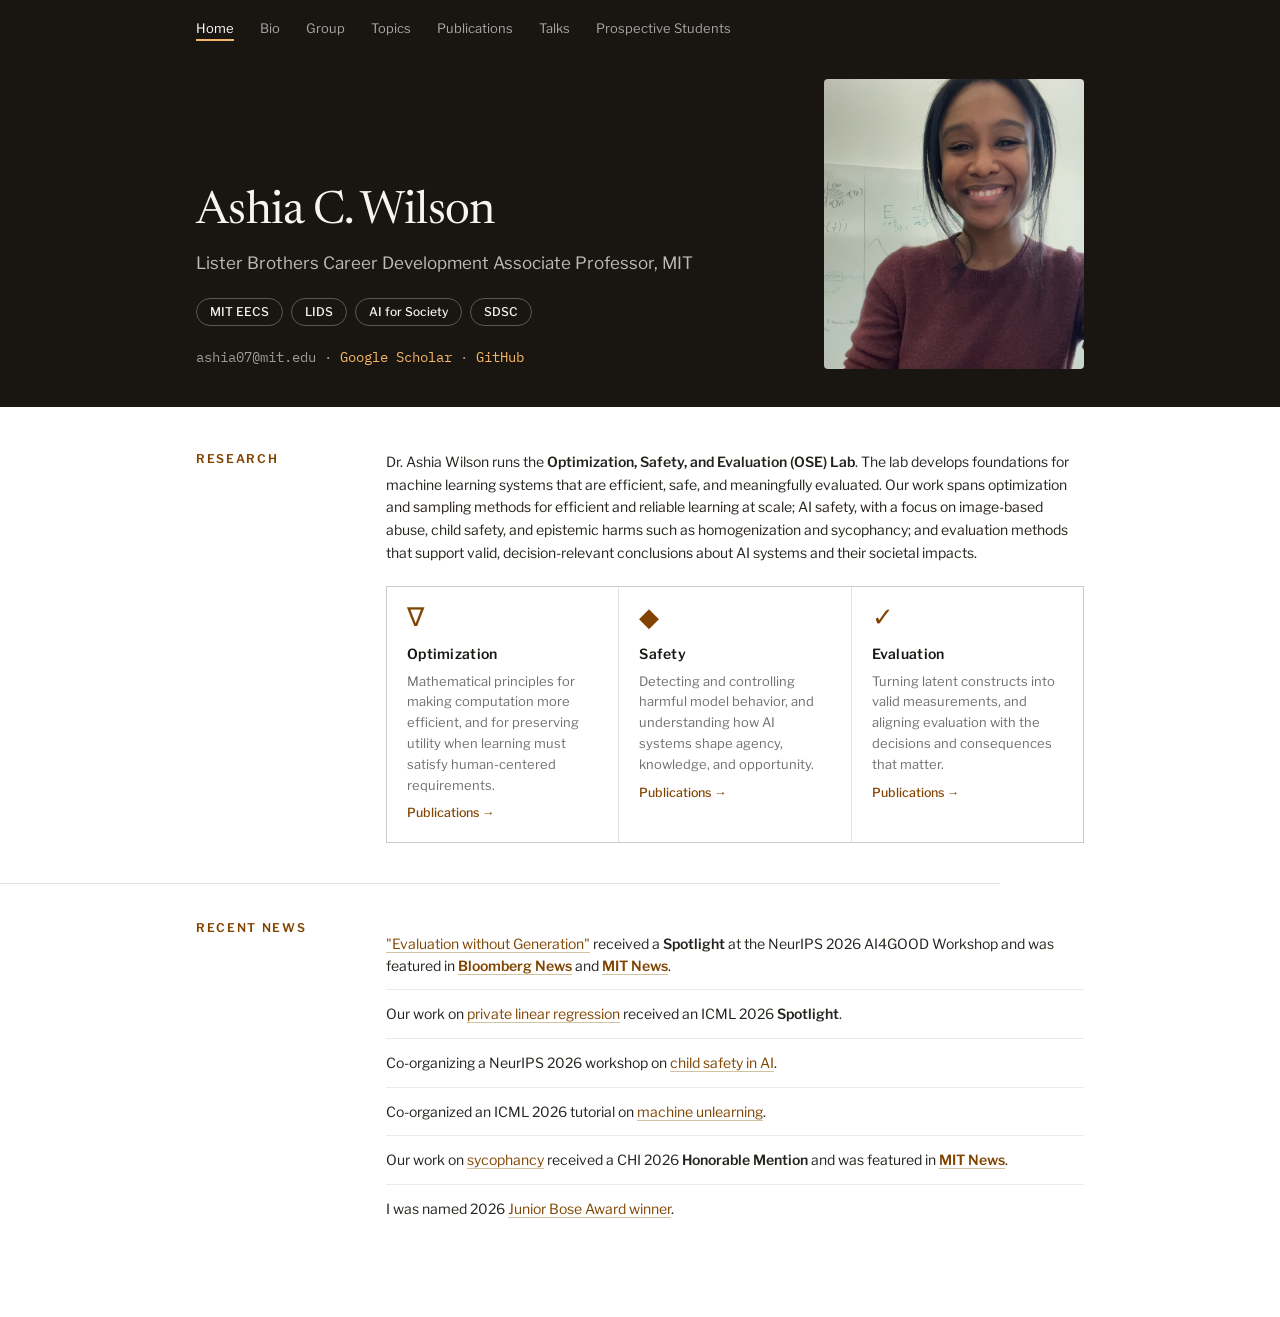
==== index.html @ 15f6741d "Update index.html" ====
<!DOCTYPE html>
<html lang="en">
<head>
  <meta charset="UTF-8">
  <meta name="viewport" content="width=device-width, initial-scale=1.0">
  <title>Ashia C. Wilson - MIT Professor | Machine Learning & Statistics</title>
  <meta name="description" content="Ashia C. Wilson is a Lister Brothers Career Development Associate Professor at MIT EECS researching optimization, safety, evaluation, privacy, and fairness in machine learning.">
  <link rel="icon" type="image/x-icon" href="assets/icons/favicon.ico">
  <link rel="preconnect" href="https://fonts.googleapis.com">
  <link rel="preconnect" href="https://fonts.gstatic.com" crossorigin>
  <link href="https://fonts.googleapis.com/css2?family=Libre+Franklin:wght@300;400;500;600;700&family=Newsreader:ital,opsz,wght@0,6..72,300;0,6..72,400;0,6..72,500;1,6..72,400&family=IBM+Plex+Mono:wght@400;500&display=swap" rel="stylesheet">
  <link rel="stylesheet" href="assets/site.css">
</head>
<body>
  <div class="page-wrapper">
    <!-- Dark Hero Section -->
    <header class="hero-dark">
      <nav class="top-nav">
        <div class="site-title">Ashia C. Wilson</div>
        <div class="nav-links">
          <a href="index.html" class="nav-link active">Home</a>
          <a href="bio.html" class="nav-link">Bio</a>
          <a href="group.html" class="nav-link">Group</a>
          <a href="research.html" class="nav-link">Topics</a>
          <a href="publications.html" class="nav-link">Publications</a>
          <a href="talks.html" class="nav-link">Talks</a>
          <a href="new_students.html" class="nav-link">Prospective Students</a>
        </div>
      </nav>

      <div class="hero-content">
        <div class="hero-text">
          <h1>Ashia C. Wilson</h1>
          <p class="hero-subtitle">Lister Brothers Career Development Associate Professor, MIT</p>
          <div class="affiliation-tags">
            <a href="https://www.eecs.mit.edu/" target="_blank" rel="noopener noreferrer" class="tag">MIT EECS</a>
            <a href="https://lids.mit.edu/" target="_blank" rel="noopener noreferrer" class="tag">LIDS</a>
            <a href="https://aiforsociety.mit.edu/" target="_blank" rel="noopener noreferrer" class="tag">AI for Society</a>
            <a href="https://www.csail.mit.edu/sdsc" target="_blank" rel="noopener noreferrer" class="tag">SDSC</a>
          </div>
          <div class="contact-info">
            ashia07@mit.edu ·
            <a href="https://scholar.google.com/citations?hl=en&user=sV61CtsAAAAJ&view_op=list_works&sortby=pubdate" target="_blank" rel="noopener noreferrer">Google Scholar</a> ·
            <a href="https://github.com/aswilson07" target="_blank" rel="noopener noreferrer">GitHub</a>
          </div>
        </div>
        <div class="hero-image">
          <img src="assets/images/aw.png" alt="Ashia C. Wilson">
        </div>
      </div>
    </header>

    <!-- Main Content -->
    <main class="page-content-new">
      <!-- Research Section -->
      <section class="content-section">
        <div class="section-grid">
          <h2 class="section-label">Research</h2>
          <div class="section-body">
            <p class="lead-text">Dr. Ashia Wilson runs the <strong>Optimization, Safety, and Evaluation (OSE) Lab</strong>. The lab develops foundations for machine learning systems that are efficient, safe, and meaningfully evaluated. Our work spans optimization and sampling methods for efficient and reliable learning at scale; AI safety, with a focus on image-based abuse, child safety, and epistemic harms such as homogenization and sycophancy; and evaluation methods that support valid, decision-relevant conclusions about AI systems and their societal impacts.</p>

            <div class="research-cards">
              <a class="research-card" href="publications.html?filter=optimization">
                <div class="research-card-symbol">&nabla;</div>
                <h3>Optimization</h3>
                <p>Mathematical principles for making computation more efficient, and for preserving utility when learning must satisfy human-centered requirements.</p>
                <span class="research-card-more">Publications &rarr;</span>
              </a>
              <a class="research-card" href="publications.html?filter=safety">
                <div class="research-card-symbol">&#9670;</div>
                <h3>Safety</h3>
                <p>Detecting and controlling harmful model behavior, and understanding how AI systems shape agency, knowledge, and opportunity.</p>
                <span class="research-card-more">Publications &rarr;</span>
              </a>
              <a class="research-card" href="publications.html?filter=evaluation">
                <div class="research-card-symbol">&#10003;</div>
                <h3>Evaluation</h3>
                <p>Turning latent constructs into valid measurements, and aligning evaluation with the decisions and consequences that matter.</p>
                <span class="research-card-more">Publications &rarr;</span>
              </a>
            </div>
          </div>
        </div>
      </section>

      <div class="section-divider"></div>
    
      <!-- Recent News Section -->
      <section class="content-section">
        <div class="section-grid">
          <h2 class="section-label">Recent News</h2>
          <div class="section-body">
            <div class="news-list">
              <p class="news-item"><a href="https://arxiv.org/abs/2604.25119" target="_blank" rel="noopener noreferrer">"Evaluation without Generation"</a> received a <strong>Spotlight</strong> at the NeurIPS 2026 AI4GOOD Workshop and was featured in <a href="https://www.bloomberg.com/features/2026-open-source-ai-models-fuel-csam/" target="_blank" rel="noopener noreferrer"><strong>Bloomberg News</strong></a> and <a href="https://news.mit.edu/2026/new-method-keeps-kids-safe-from-illegal-ai-generated-content-0713" target="_blank" rel="noopener noreferrer"><strong>MIT News</strong></a>.</p>
              <p class="news-item">Our work on <a href="https://arxiv.org/pdf/2601.07545" target="_blank" rel="noopener noreferrer">private linear regression</a> received an ICML 2026 <strong>Spotlight</strong>.</p>
              <p class="news-item">Co-organizing a NeurIPS 2026 workshop on <a href="https://childsafety-ai.github.io/" target="_blank" rel="noopener noreferrer">child safety in AI</a>.</p>
              <p class="news-item">Co-organized an ICML 2026 tutorial on <a href="https://unlearning-tutorial.github.io/" target="_blank" rel="noopener noreferrer">machine unlearning</a>.</p>
              <p class="news-item">Our work on <a href="https://arxiv.org/pdf/2509.12517" target="_blank" rel="noopener noreferrer">sycophancy</a> received a CHI 2026 <strong>Honorable Mention</strong> and was featured in <a href="https://news.mit.edu/2026/personalization-features-can-make-llms-more-agreeable-0218" target="_blank" rel="noopener noreferrer"><strong>MIT News</strong></a>.</p>
              <p class="news-item news-item-last">I was named 2026 <a href="https://engineering.mit.edu/news/ashia-wilson-named-junior-bose-award-winner" target="_blank" rel="noopener noreferrer">Junior Bose Award winner</a>.</p>
            </div>
          </div>
        </div>
      </section>
    </main>

    <!-- Footer -->
    <footer class="footer-new">
      © 2026 Ashia C. Wilson
    </footer>
  </div>

  <script src="assets/site.js"></script>
</body>
</html>
---- assets/site.css ----
/* Fonts */
@import url('https://fonts.googleapis.com/css2?family=Libre+Franklin:wght@300;400;500;600;700&family=Newsreader:ital,opsz,wght@0,6..72,300;0,6..72,400;0,6..72,500;1,6..72,400&family=IBM+Plex+Mono:wght@400;500&display=swap');

/* Base Styles */
body {
  margin: 0;
  background: #eeece7;
  font-family: 'Libre Franklin', system-ui, sans-serif;
  color: #26221d;
  line-height: 1.6;
}

* {
  box-sizing: border-box;
}

/* Page Wrapper */
.page-wrapper {
  min-height: 100vh;
  display: flex;
  flex-direction: column;
}

/* Smooth page transitions */
html {
  scroll-behavior: smooth;
}

@media (prefers-reduced-motion: no-preference) {
  .page-wrapper {
    animation: fadeIn 0.15s ease-in;
  }
}

@keyframes fadeIn {
  from {
    opacity: 0;
  }
  to {
    opacity: 1;
  }
}

/* Dark Hero Section */
.hero-dark {
  background: #191612;
  color: #f6f2ec;
  padding: 22px 0 38px;
}

.hero-dark > * {
  max-width: 1000px;
  margin: 0 auto;
  padding-left: 56px;
  padding-right: 56px;
}

.top-nav {
  display: flex;
  align-items: center;
  justify-content: space-between;
  margin-bottom: 38px;
}

.site-title {
  font: 500 15px/1 'Newsreader', serif;
  color: #f6f2ec;
  display: none;
}

.nav-links {
  display: flex;
  gap: 26px;
  font: 400 13px/1 'Libre Franklin', sans-serif;
}

.nav-link {
  color: rgba(255, 255, 255, 0.62);
  text-decoration: none;
  transition: color 0.2s;
}

.nav-link:hover {
  color: #fff;
}

.nav-link.active {
  color: #fff;
  border-bottom: 2px solid oklch(0.82 0.12 70);
  padding-bottom: 4px;
}

.hero-content {
  display: grid;
  grid-template-columns: 1fr 260px;
  gap: 56px;
  align-items: end;
}

.hero-text h1 {
  margin: 0;
  font: 400 46px/1.05 'Newsreader', serif;
  letter-spacing: -0.015em;
  color: #f8f5f0;
  white-space: nowrap;
}

.hero-subtitle {
  margin: 14px 0 0;
  font: 400 17px/1.5 'Libre Franklin', sans-serif;
  color: rgba(246, 242, 236, 0.75);
  max-width: 44ch;
}

.affiliation-tags {
  display: flex;
  flex-wrap: wrap;
  gap: 8px;
  margin-top: 22px;
}

.affiliation-tags .tag {
  font: 500 12px/1 'Libre Franklin', sans-serif;
  color: #f6f2ec;
  border: 1px solid rgba(255, 255, 255, 0.28);
  border-radius: 100px;
  padding: 7px 13px;
  text-decoration: none;
  transition: background 0.2s, border-color 0.2s;
}

.affiliation-tags .tag:hover {
  background: rgba(255, 255, 255, 0.08);
  border-color: rgba(255, 255, 255, 0.4);
}

.contact-info {
  margin-top: 20px;
  font: 400 13.5px/1.7 'IBM Plex Mono', monospace;
  color: rgba(246, 242, 236, 0.6);
}

.contact-info a {
  color: oklch(0.82 0.12 70);
  text-decoration: none;
}

.contact-info a:hover {
  color: oklch(0.9 0.12 70);
  text-decoration: underline;
}

.hero-image {
  width: 260px;
  height: 290px;
}

.hero-image img {
  width: 100%;
  height: 100%;
  object-fit: cover;
  border-radius: 4px;
}

/* Main Content */
.page-content-new {
  background: #fff;
  flex: 1;
  padding: 44px 0;
}

.page-content-new > * {
  max-width: 1000px;
  margin-left: auto;
  margin-right: auto;
  padding-left: 56px;
  padding-right: 56px;
}

.content-section {
  margin-bottom: 40px;
}

.section-grid {
  display: grid;
  grid-template-columns: 150px 1fr;
  gap: 40px;
}

.section-label {
  margin: 0;
  font: 600 12px/1.3 'Libre Franklin', sans-serif;
  letter-spacing: 0.14em;
  text-transform: uppercase;
  color: oklch(0.45 0.13 70);
}

.section-body {
  max-width: 66ch;
}

.lead-text {
  margin: 0;
  font: 400 14px/1.62 'Libre Franklin', sans-serif;
  color: #26221d;
}

.lead-text strong {
  font-weight: 600;
}

.section-divider {
  height: 1px;
  background: rgba(26, 23, 19, 0.12);
  margin: 40px 0 36px;
}

.news-list {
  display: flex;
  flex-direction: column;
  max-width: 70ch;
}

.news-item {
  margin: 0;
  padding: 13px 0;
  border-bottom: 1px solid rgba(26, 23, 19, 0.09);
  font: 400 14px/1.55 'Libre Franklin', sans-serif;
  color: #26221d;
}

.news-item-last {
  border-bottom: none;
}

.news-item a {
  color: oklch(0.45 0.13 70);
  text-decoration: none;
  border-bottom: 1px solid rgba(139, 105, 20, 0.4);
}

.news-item a:hover {
  color: oklch(0.36 0.12 70);
  border-bottom-color: rgba(139, 105, 20, 0.7);
}

.news-item strong {
  font-weight: 600;
}

/* Footer */
.footer-new {
  background: #fff;
  padding: 20px 56px;
  border-top: 1px solid rgba(26, 23, 19, 0.1);
  font: 400 12px/1 'Libre Franklin', sans-serif;
  color: rgba(26, 23, 19, 0.45);
  max-width: 1000px;
  margin: 0 auto;
  display: none;
}

/* Styles for other pages with dark hero */
.page-hero {
  background: #191612;
  padding: 22px 0 38px;
}

.page-hero .top-nav {
  max-width: 1000px;
  margin: 0 auto;
  padding-left: 56px;
  padding-right: 56px;
}

.page-hero-content {
  max-width: 1000px;
  margin: 0 auto;
  padding-left: 56px;
  padding-right: 56px;
}

.page-hero .top-nav {
  display: flex;
  align-items: center;
  justify-content: space-between;
  margin-bottom: 38px;
}

.page-hero h1 {
  margin: 0;
  font: 400 46px/1.05 'Newsreader', serif;
  letter-spacing: -0.015em;
  color: #f8f5f0;
}

.page-hero .page-description {
  margin: 14px 0 0;
  font: 400 17px/1.5 'Libre Franklin', sans-serif;
  color: rgba(246, 242, 236, 0.72);
}

/* Bio Page Styles */
.bio-section {
  display: grid;
  grid-template-columns: 150px 1fr;
  gap: 40px;
  padding-bottom: 34px;
  max-width: 1000px;
  margin: 0 auto;
  padding-left: 56px;
  padding-right: 56px;
}

.bio-section:not(:last-child) {
  border-bottom: 1px solid rgba(26, 23, 19, 0.12);
  margin-bottom: 36px;
}

.bio-section h2 {
  margin: 0;
  font: 600 12px/1.4 'Libre Franklin', sans-serif;
  letter-spacing: 0.14em;
  text-transform: uppercase;
  color: oklch(0.45 0.13 70);
}

.bio-section p {
  margin: 0;
  font: 400 14px/1.68 'Libre Franklin', sans-serif;
  color: #26221d;
  max-width: 66ch;
}

.bio-long {
  display: flex;
  flex-direction: column;
  gap: 17px;
  max-width: 66ch;
}

/* Topics/Research Page Styles */
.research-description {
  font: 400 14px/1.5 'Libre Franklin', sans-serif;
  color: #f2ede6;
  max-width: 56ch;
  margin: 16px 0 0;
}

.research-description strong {
  font-weight: 600;
}

.research-intro {
  margin: 12px 0 0;
  font: 400 15.5px/1.65 'Libre Franklin', sans-serif;
  color: rgba(246, 242, 236, 0.68);
}

.topic-section {
  display: grid;
  grid-template-columns: 150px 1fr;
  gap: 40px;
  padding: 34px 56px;
  max-width: 1000px;
  margin: 0 auto;
}

.topic-section:not(:last-child) {
  border-bottom: 1px solid rgba(26, 23, 19, 0.12);
}

.topic-section:first-child {
  padding-top: 0;
}

.topic-icon-wrapper {
  display: flex;
  flex-direction: column;
}

.topic-symbol {
  font: 400 32px/1 'Newsreader', serif;
  color: oklch(0.45 0.13 70);
}

.topic-title {
  margin: 10px 0 0;
  font: 600 15px/1.3 'Libre Franklin', sans-serif;
  color: #1a1713;
}

.topic-content p {
  margin: 0;
  font: 400 14px/1.68 'Libre Franklin', sans-serif;
  color: #26221d;
  max-width: 66ch;
}

.topic-questions {
  margin-top: 18px;
  max-width: 66ch;
}

.topic-content .topic-questions p {
  margin: 9px 0 0;
  font: 400 13.5px/1.62 'Libre Franklin', sans-serif;
  color: rgba(26, 23, 19, 0.68);
}

.topic-questions strong {
  font-weight: 600;
  color: #26221d;
}

.topic-link {
  margin: 14px 0 0;
  font: 500 14px/1 'Libre Franklin', sans-serif;
}

.topic-link a {
  color: oklch(0.45 0.13 70);
  text-decoration: none;
}

.topic-link a:hover {
  color: oklch(0.36 0.12 70);
}

/* Group Page Styles */
.group-section {
  display: grid;
  grid-template-columns: 150px 1fr;
  gap: 40px;
  padding: 32px 56px;
  max-width: 1000px;
  margin: 0 auto;
}

.group-section:first-child {
  padding-top: 40px;
  padding-bottom: 32px;
}

.group-section:not(:last-child) {
  border-bottom: 1px solid rgba(26, 23, 19, 0.12);
}

.group-section h2 {
  margin: 0;
  font: 600 12px/1.4 'Libre Franklin', sans-serif;
  letter-spacing: 0.14em;
  text-transform: uppercase;
  color: oklch(0.45 0.13 70);
}

.pi-card {
  display: flex;
  gap: 20px;
  align-items: center;
}

.pi-photo {
  width: 96px;
  height: 96px;
  flex: none;
  border-radius: 50%;
  background: repeating-linear-gradient(135deg, #e8e4dc 0 8px, #f2efe9 8px 16px);
  object-fit: cover;
}

.pi-info .pi-name {
  font: 600 18px/1.3 'Libre Franklin', sans-serif;
  color: #1a1713;
}

.pi-info .pi-title {
  margin-top: 5px;
  font: 400 13.5px/1.5 'Libre Franklin', sans-serif;
  color: rgba(26, 23, 19, 0.6);
}

.people-grid {
  display: grid;
  grid-template-columns: repeat(4, 1fr);
  gap: 24px 18px;
}

.person-card {
  display: flex;
  flex-direction: column;
}

.person-photo {
  width: 100%;
  aspect-ratio: 1;
  border-radius: 50%;
  background: repeating-linear-gradient(135deg, #e8e4dc 0 8px, #f2efe9 8px 16px);
  max-width: 120px;
  margin: 0 auto;
  object-fit: cover;
}

.person-name {
  margin-top: 10px;
  font: 600 14px/1.3 'Libre Franklin', sans-serif;
  color: #1a1713;
  text-align: center;
}

.person-links {
  margin-top: 4px;
  font: 400 11.5px/1.4 'IBM Plex Mono', monospace;
  text-align: center;
}

.person-links a {
  color: inherit;
  text-decoration: none;
  border-bottom: 1px solid rgba(139, 105, 20, 0.4);
}

.person-links a:hover {
  color: oklch(0.36 0.12 70);
  border-bottom-color: rgba(139, 105, 20, 0.7);
}

.alumni-list {
  display: flex;
  flex-direction: column;
}

.alumni-item {
  display: flex;
  align-items: center;
  gap: 14px;
  padding: 11px 0;
  border-bottom: 1px solid rgba(26, 23, 19, 0.09);
}

.alumni-item:last-child {
  border-bottom: none;
}

.alumni-photo {
  width: 36px;
  height: 36px;
  flex: none;
  border-radius: 50%;
  background: repeating-linear-gradient(135deg, #e8e4dc 0 6px, #f2efe9 6px 12px);
  object-fit: cover;
}

.alumni-name {
  font: 600 15px/1.3 'Libre Franklin', sans-serif;
  color: #1a1713;
  min-width: 150px;
}

.alumni-info {
  font: 400 13.5px/1.3 'Libre Franklin', sans-serif;
  color: rgba(26, 23, 19, 0.55);
}

.alumni-info a {
  color: inherit;
  text-decoration: none;
  border-bottom: 1px solid rgba(139, 105, 20, 0.4);
}

.alumni-info a:hover {
  color: oklch(0.36 0.12 70);
  border-bottom-color: rgba(139, 105, 20, 0.7);
}

/* Publications Page Styles */
.filter-bar {
  display: flex;
  gap: 8px;
  padding: 20px 0;
  border-bottom: 1px solid rgba(26, 23, 19, 0.12);
  background: #fff;
}

.filter-bar > * {
  max-width: 1000px;
  margin: 0 auto;
}

.filter-bar {
  justify-content: center;
}

.filter-bar::before,
.filter-bar::after {
  content: '';
  flex: 1;
}

.filter-bar {
  padding: 20px 56px;
  max-width: 1000px;
  margin: 0 auto;
  justify-content: flex-start;
}

.filter-button {
  font: 500 12px/1 'Libre Franklin', sans-serif;
  color: #1a1713;
  border: 1px solid rgba(26, 23, 19, 0.2);
  border-radius: 100px;
  padding: 9px 15px;
  background: transparent;
  cursor: pointer;
  transition: all 0.2s;
}

.filter-button.active {
  font-weight: 600;
  color: #fff;
  background: #1a1713;
  border-color: #1a1713;
}

.filter-button:hover:not(.active) {
  border-color: rgba(26, 23, 19, 0.4);
}

/* ---- Topic intros (shown only under their own filter) ---- */
.evaluation-intro,
.optimization-intro,
.safety-intro {
  display: none;
  background: #fff;
}

.evaluation-intro:not([hidden]),
.optimization-intro:not([hidden]),
.safety-intro:not([hidden]) {
  display: block;
}

.topic-intro-inner {
  display: grid;
  grid-template-columns: 170px 1fr;
  gap: 40px;
  max-width: 1000px;
  margin: 0 auto;
  padding: 30px 56px 28px;
  border-bottom: 1px solid rgba(26, 23, 19, 0.1);
}

.topic-intro-label {
  font: 600 12px/1.4 'Libre Franklin', sans-serif;
  letter-spacing: 0.14em;
  text-transform: uppercase;
  color: oklch(0.45 0.13 70);
}

.topic-intro-inner p {
  margin: 0;
  max-width: 68ch;
  font: 400 15px/1.65 'Libre Franklin', sans-serif;
  color: #26221d;
}

/* ---- Thematic grouping ----
   Everything below is scoped to the grouped filters, so Selected / All /
   and the ungrouped filters keep rendering exactly as before. */

.pub-group-head {
  display: none;
  padding: 40px 0 18px;
  border-top: 1px solid rgba(26, 23, 19, 0.1);
}

body[data-filter='evaluation'] .pub-group-evaluation .pub-group-head,
body[data-filter='optimization'] .pub-group-optimization .pub-group-head,
body[data-filter='safety'] .pub-group-safety .pub-group-head {
  display: block;
}

/* first group of a topic sits under the intro rule â€” no doubled line */
.pub-group-lead .pub-group-head {
  border-top: none;
  padding-top: 34px;
}

.pub-group-question {
  margin: 0;
  font: 400 27px/1.25 'Newsreader', serif;
  letter-spacing: -0.01em;
  color: #1a1713;
  text-wrap: pretty;
}

.pub-group-sub {
  margin: 7px 0 0;
  max-width: 60ch;
  font: 400 13.5px/1.6 'Libre Franklin', sans-serif;
  color: rgba(26, 23, 19, 0.58);
}

/* In a grouped view the group header owns the rule above each block */
body[data-filter='evaluation'] .pub-group-evaluation .publication,
body[data-filter='optimization'] .pub-group-optimization .publication,
body[data-filter='safety'] .pub-group-safety .publication {
  border-bottom: none;
  border-top: 1px solid rgba(26, 23, 19, 0.1);
}

/* Safety rows are written in grouped form already â€” link the venue directly */
.pub-group-safety .pub-meta a {
  color: inherit;
  text-decoration: none;
  border-bottom: 1px solid rgba(139, 105, 20, 0.4);
}

.pub-group-safety .pub-meta a:hover {
  color: oklch(0.45 0.13 70);
  border-bottom-color: rgba(139, 105, 20, 0.7);
}

/* ---- Per-row variants: default markup vs. grouped-view markup ---- */

.pub-venue-link,
.pub-authors-grouped,
.pub-description-grouped {
  display: none;
}

body[data-filter='evaluation'] .pub-group-evaluation .pub-venue-plain,
body[data-filter='evaluation'] .pub-group-evaluation .pub-authors-flat,
body[data-filter='evaluation'] .pub-group-evaluation .pub-description-flat,
body[data-filter='optimization'] .pub-group-optimization .pub-venue-plain,
body[data-filter='optimization'] .pub-group-optimization .pub-authors-flat,
body[data-filter='optimization'] .pub-group-optimization .pub-description-flat {
  display: none;
}

body[data-filter='evaluation'] .pub-group-evaluation .pub-venue-link,
body[data-filter='optimization'] .pub-group-optimization .pub-venue-link {
  display: inline;
  color: inherit;
  text-decoration: none;
  border-bottom: 1px solid rgba(139, 105, 20, 0.4);
}

body[data-filter='evaluation'] .pub-group-evaluation .pub-venue-link:hover,
body[data-filter='optimization'] .pub-group-optimization .pub-venue-link:hover {
  color: oklch(0.45 0.13 70);
  border-bottom-color: rgba(139, 105, 20, 0.7);
}

body[data-filter='evaluation'] .pub-group-evaluation .pub-authors-grouped,
body[data-filter='evaluation'] .pub-group-evaluation .pub-description-grouped,
body[data-filter='optimization'] .pub-group-optimization .pub-authors-grouped,
body[data-filter='optimization'] .pub-group-optimization .pub-description-grouped {
  display: block;
}

/* Long title tails are hidden only in a grouped view */
body[data-filter='evaluation'] .pub-group-evaluation .pub-title-rest,
body[data-filter='optimization'] .pub-group-optimization .pub-title-rest {
  display: none;
}

.publications-list {
  padding: 8px 56px 34px;
  max-width: 1000px;
  margin: 0 auto;
  background: #fff;
}

.publication {
  display: grid;
  grid-template-columns: 170px 1fr;
  gap: 40px;
  padding: 24px 0;
  border-bottom: 1px solid rgba(26, 23, 19, 0.1);
}

.publication:last-child {
  border-bottom: none;
}

.pub-meta {
  font: 500 11px/1.5 'IBM Plex Mono', monospace;
  letter-spacing: 0.06em;
  color: rgba(26, 23, 19, 0.52);
}

.pub-badge {
  margin-top: 8px;
  display: inline-block;
  font: 600 10px/1 'IBM Plex Mono', monospace;
  letter-spacing: 0.1em;
  color: #fff;
  background: oklch(0.45 0.13 70);
  border-radius: 3px;
  padding: 5px 7px;
}

.pub-badge.outline {
  color: #1a1713;
  background: transparent;
  border: 1px solid rgba(26, 23, 19, 0.3);
}

.pub-content h3 {
  margin: 0;
  font: 500 18px/1.35 'Newsreader', serif;
  color: #1a1713;
}

.pub-authors {
  margin: 7px 0 0;
  font: 400 14px/1.5 'Libre Franklin', sans-serif;
  color: rgba(26, 23, 19, 0.6);
}

.pub-authors a {
  color: oklch(0.45 0.13 70);
  text-decoration: none;
}

.pub-authors a:hover {
  text-decoration: underline;
}

.pub-topic {
  color: #1a1713;
}

.pub-description {
  margin: 12px 0 0;
  font: 400 14px/1.6 'Libre Franklin', sans-serif;
  color: rgba(26, 23, 19, 0.7);
  max-width: 66ch;
}


/* ---- Research topics page: mirrors the publications grouping system ---- */
.research-topic {
  max-width: 1000px;
  margin: 0 auto;
  padding: 0 56px;
}

.research-topic + .research-topic {
  border-top: 1px solid rgba(26, 23, 19, 0.12);
}

.research-topic-head {
  display: grid;
  grid-template-columns: 170px 1fr;
  gap: 40px;
  padding: 40px 0 0;
}

.research-topic-label {
  font: 600 12px/1.4 'Libre Franklin', sans-serif;
  letter-spacing: 0.14em;
  text-transform: uppercase;
  color: oklch(0.45 0.13 70);
}

.research-topic-label .research-topic-symbol {
  display: block;
  margin-bottom: 8px;
  font: 400 30px/1 'Newsreader', serif;
  letter-spacing: 0;
  text-transform: none;
}

.research-topic-head p {
  margin: 0;
  max-width: 68ch;
  font: 400 15px/1.65 'Libre Franklin', sans-serif;
  color: #26221d;
}

.research-question {
  padding: 30px 0 0;
}

.research-question + .research-question {
  border-top: 1px solid rgba(26, 23, 19, 0.1);
  margin-top: 30px;
}

.research-question:first-child {
  margin-top: 34px;
  padding-top: 0;
}

.research-question h3 {
  margin: 0;
  font: 400 27px/1.25 'Newsreader', serif;
  letter-spacing: -0.01em;
  color: #1a1713;
  text-wrap: pretty;
}

.research-question p {
  margin: 7px 0 0;
  max-width: 68ch;
  font: 400 13.5px/1.6 'Libre Franklin', sans-serif;
  color: rgba(26, 23, 19, 0.58);
}

.research-topic .topic-link {
  margin: 26px 0 40px;
}

/* ---- Home page: research area cards ---- */
.research-cards {
  display: grid;
  grid-template-columns: repeat(3, minmax(0, 1fr));
  gap: 1px;
  margin-top: 22px;
  background: rgba(26, 23, 19, 0.12);
  border: 1px solid rgba(26, 23, 19, 0.12);
}

.research-card {
  display: block;
  padding: 20px 20px 22px;
  background: #fff;
  text-decoration: none;
  transition: background 0.15s ease;
}

.research-card:hover {
  background: #faf7f2;
}

.research-card-symbol {
  font: 400 26px/1 'Newsreader', serif;
  color: oklch(0.45 0.13 70);
}

.research-card h3 {
  margin: 12px 0 0;
  font: 600 14px/1.3 'Libre Franklin', sans-serif;
  letter-spacing: 0.02em;
  color: #1a1713;
}

.research-card p {
  margin: 7px 0 0;
  font: 400 13px/1.6 'Libre Franklin', sans-serif;
  color: rgba(26, 23, 19, 0.62);
}

.research-card-more {
  display: block;
  margin-top: 12px;
  font: 500 12.5px/1 'Libre Franklin', sans-serif;
  color: oklch(0.45 0.13 70);
}

@media (max-width: 760px) {
  .research-topic {
    padding: 0 24px;
  }

  .research-topic-head {
    grid-template-columns: 1fr;
    gap: 14px;
    padding-top: 30px;
  }

  .research-question h3 {
    font-size: 23px;
  }

  .research-cards {
    grid-template-columns: 1fr;
  }
}


/* ---- Research topics: accordion variant ---- */
.research-accordion {
  max-width: 1000px;
  margin: 0 auto;
  padding: 0 56px 40px;
}

.research-acc {
  border-top: 1px solid rgba(26, 23, 19, 0.14);
}

.research-accordion .research-acc:last-of-type {
  border-bottom: 1px solid rgba(26, 23, 19, 0.14);
}

.research-acc > summary {
  display: grid;
  grid-template-columns: 44px 1fr auto;
  align-items: baseline;
  gap: 18px;
  padding: 26px 0;
  cursor: pointer;
  list-style: none;
}

.research-acc > summary::-webkit-details-marker {
  display: none;
}

.research-acc-symbol {
  font: 400 30px/1 'Newsreader', serif;
  color: oklch(0.45 0.13 70);
}

.research-acc-title {
  font: 400 32px/1.15 'Newsreader', serif;
  letter-spacing: -0.01em;
  color: #1a1713;
}

.research-acc-teaser {
  display: block;
  margin-top: 6px;
  font: 400 13.5px/1.55 'Libre Franklin', sans-serif;
  color: rgba(26, 23, 19, 0.55);
  max-width: 60ch;
}

.research-acc-toggle {
  position: relative;
  width: 15px;
  height: 15px;
  align-self: center;
}

.research-acc-toggle::before,
.research-acc-toggle::after {
  content: '';
  position: absolute;
  background: oklch(0.45 0.13 70);
  transition: transform 0.18s ease, opacity 0.18s ease;
}

.research-acc-toggle::before {
  top: 7px;
  left: 0;
  width: 15px;
  height: 1.5px;
}

.research-acc-toggle::after {
  left: 7px;
  top: 0;
  width: 1.5px;
  height: 15px;
}

.research-acc[open] .research-acc-toggle::after {
  transform: rotate(90deg);
  opacity: 0;
}

.research-acc-body {
  padding: 0 0 34px 62px;
  max-width: 76ch;
}

.research-acc-body > p {
  margin: 0;
  font: 400 15px/1.65 'Libre Franklin', sans-serif;
  color: #26221d;
}

.research-acc-q {
  margin-top: 26px;
  padding-top: 20px;
  border-top: 1px solid rgba(26, 23, 19, 0.1);
}

.research-acc-q h3 {
  margin: 0;
  font: 400 22px/1.3 'Newsreader', serif;
  color: #1a1713;
  text-wrap: pretty;
}

.research-acc-q p {
  margin: 6px 0 0;
  font: 400 13.5px/1.6 'Libre Franklin', sans-serif;
  color: rgba(26, 23, 19, 0.58);
}

.research-acc-body .topic-link {
  margin: 24px 0 0;
}

@media (max-width: 760px) {
  .research-accordion {
    padding: 0 24px 30px;
  }

  .research-acc > summary {
    grid-template-columns: 32px 1fr auto;
    gap: 12px;
    padding: 20px 0;
  }

  .research-acc-title {
    font-size: 25px;
  }

  .research-acc-body {
    padding-left: 0;
  }
}

/* Talks Page Styles */
.talks-section {
  display: grid;
  grid-template-columns: 150px 1fr;
  gap: 40px;
  padding: 40px 0 46px;
}

.talks-section {
  max-width: 1000px;
  margin: 0 auto;
  padding-left: 56px;
  padding-right: 56px;
}

.talks-list {
  display: flex;
  flex-direction: column;
  max-width: 70ch;
}

.talk-item {
  margin: 0;
  padding: 14px 0;
  font: 400 14px/1.6 'Libre Franklin', sans-serif;
  color: #26221d;
}

.talk-item:not(:last-child) {
  border-bottom: 1px solid rgba(26, 23, 19, 0.09);
}

.talk-item a {
  color: oklch(0.45 0.13 70);
  text-decoration: none;
  border-bottom: 1px solid rgba(139, 105, 20, 0.4);
}

.talk-item a:hover {
  color: oklch(0.36 0.12 70);
  border-bottom-color: rgba(139, 105, 20, 0.7);
}

/* Prospective Students Page Styles */
.students-section {
  display: grid;
  grid-template-columns: 190px 1fr;
  gap: 40px;
  padding: 30px 56px;
  max-width: 1000px;
  margin: 0 auto;
}

.students-section:first-child {
  padding-top: 0;
  padding-bottom: 30px;
}

.students-section:not(:last-child) {
  border-bottom: 1px solid rgba(26, 23, 19, 0.12);
}

.students-section h2 {
  margin: 0;
  font: 600 12px/1.4 'Libre Franklin', sans-serif;
  letter-spacing: 0.14em;
  text-transform: uppercase;
  color: oklch(0.45 0.13 70);
}

.students-section p {
  margin: 0;
  font: 400 14px/1.68 'Libre Franklin', sans-serif;
  color: #26221d;
  max-width: 64ch;
}

.students-section p strong {
  font-weight: 600;
}

.students-section p a {
  color: oklch(0.45 0.13 70);
  text-decoration: none;
  border-bottom: 1px solid rgba(139, 105, 20, 0.4);
}

.students-section p a:hover {
  color: oklch(0.36 0.12 70);
  border-bottom-color: rgba(139, 105, 20, 0.7);
}

/* Mobile Menu Toggle */
.mobile-menu-toggle {
  display: none;
}

.menu-backdrop {
  display: none;
  position: fixed;
  inset: 0;
  background: rgba(15, 23, 42, 0.3);
  backdrop-filter: blur(4px);
  z-index: 45;
  opacity: 0;
  transition: opacity 0.3s ease;
  pointer-events: none;
}

.menu-backdrop.active {
  opacity: 1;
  pointer-events: auto;
}

body.menu-open {
  overflow: hidden;
}

/* Responsive Design */
@media (max-width: 768px) {
  .mobile-menu-toggle {
    display: block;
    position: fixed;
    top: 1rem;
    right: 1rem;
    z-index: 60;
    width: 44px;
    height: 44px;
    border: 0;
    border-radius: 12px;
    background: #fff;
    color: #1a202c;
    box-shadow: 0 4px 12px rgba(15, 23, 42, 0.15);
    cursor: pointer;
  }

  .mobile-menu-toggle span {
    display: block;
    width: 20px;
    height: 2px;
    background: currentColor;
    margin: 5px auto;
    border-radius: 2px;
    transition: transform 0.25s ease, opacity 0.25s ease;
  }

  .mobile-menu-toggle.active span:nth-child(1) {
    transform: translateY(7px) rotate(45deg);
  }

  .mobile-menu-toggle.active span:nth-child(2) {
    opacity: 0;
  }

  .mobile-menu-toggle.active span:nth-child(3) {
    transform: translateY(-7px) rotate(-45deg);
  }

  .menu-backdrop {
    display: block;
  }

  .topic-intro-inner {
    grid-template-columns: 1fr;
    gap: 12px;
    padding: 24px 24px 22px;
  }

  .pub-group-head {
    padding: 30px 0 14px;
  }

  .pub-group-question {
    font-size: 23px;
  }

  .hero-dark {
    padding: 16px 24px 24px;
  }

  .top-nav {
    flex-direction: column;
    align-items: flex-start;
    gap: 16px;
    margin-bottom: 24px;
  }

  .nav-links {
    position: fixed;
    top: 0;
    right: 0;
    width: min(85vw, 320px);
    height: 100vh;
    background: #fff;
    flex-direction: column;
    gap: 0;
    padding: 5rem 2rem 2rem;
    transform: translateX(100%);
    transition: transform 0.3s cubic-bezier(0.22, 1, 0.36, 1);
    box-shadow: -4px 0 20px rgba(15, 23, 42, 0.1);
    z-index: 50;
    overflow-y: auto;
  }

  .nav-links.open {
    transform: translateX(0);
  }

  .nav-link {
    padding: 16px 0;
    border-bottom: 1px solid rgba(26, 23, 19, 0.08);
    color: #1a1713;
    font-size: 15px;
  }

  .nav-link.active {
    color: oklch(0.45 0.13 70);
    border-bottom-color: oklch(0.45 0.13 70);
  }

  .hero-content {
    grid-template-columns: 1fr;
    gap: 32px;
  }

  .hero-text h1 {
    font-size: 32px;
  }

  .hero-image {
    width: 100%;
    max-width: 260px;
    margin: 0 auto;
  }

  .page-content-new {
    padding: 32px 24px;
  }

  .section-grid,
  .bio-section,
  .topic-section,
  .group-section,
  .publication,
  .talks-section,
  .students-section {
    grid-template-columns: 1fr;
    gap: 16px;
  }

  .people-grid {
    grid-template-columns: repeat(2, 1fr);
  }

  .footer-new {
    padding: 16px 24px;
  }

  .filter-bar {
    padding: 16px 24px;
    flex-wrap: wrap;
  }

  .publications-list {
    padding: 16px 24px 24px;
  }
}

@media (max-width: 480px) {
  .people-grid {
    grid-template-columns: 1fr;
  }

  .nav-links {
    font-size: 12px;
  }

  .hero-text h1 {
    font-size: 28px;
  }
}
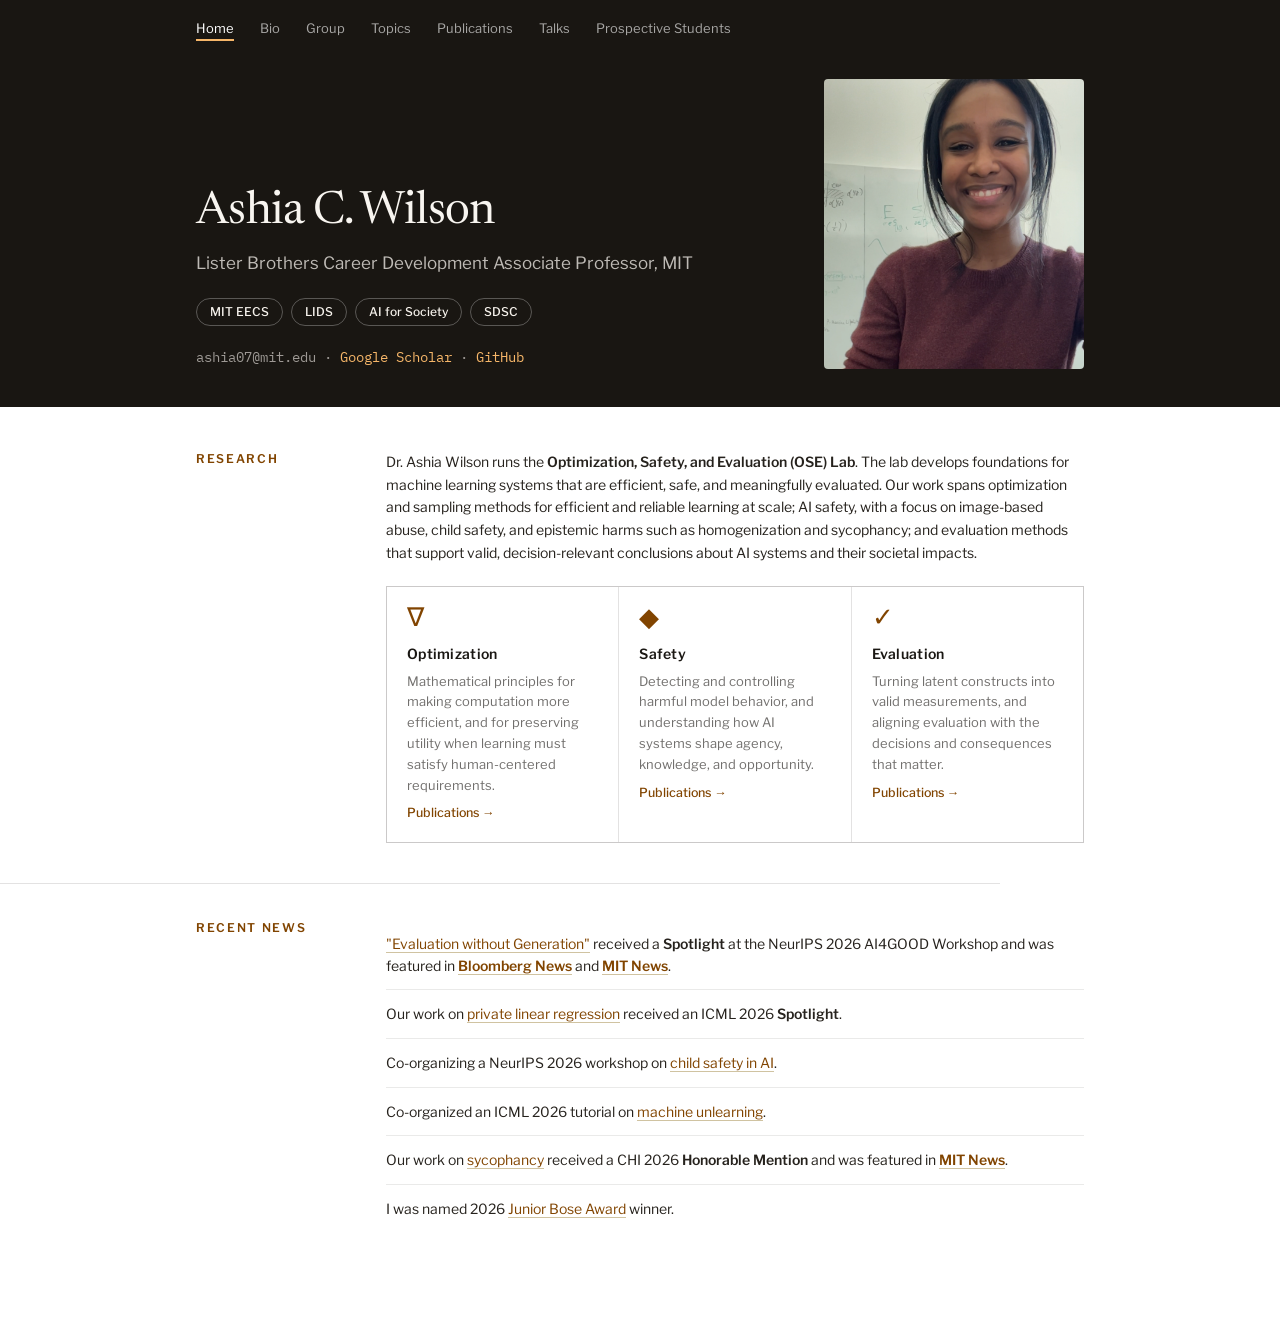
==== commit f8ad2016: "Update index.html" ====
--- a/index.html
+++ b/index.html
@@ -97,7 +97,7 @@
               <p class="news-item">Co-organizing a NeurIPS 2026 workshop on <a href="https://childsafety-ai.github.io/" target="_blank" rel="noopener noreferrer">child safety in AI</a>.</p>
               <p class="news-item">Co-organized an ICML 2026 tutorial on <a href="https://unlearning-tutorial.github.io/" target="_blank" rel="noopener noreferrer">machine unlearning</a>.</p>
               <p class="news-item">Our work on <a href="https://arxiv.org/pdf/2509.12517" target="_blank" rel="noopener noreferrer">sycophancy</a> received a CHI 2026 <strong>Honorable Mention</strong> and was featured in <a href="https://news.mit.edu/2026/personalization-features-can-make-llms-more-agreeable-0218" target="_blank" rel="noopener noreferrer"><strong>MIT News</strong></a>.</p>
-              <p class="news-item news-item-last">I was named 2026 <a href="https://engineering.mit.edu/news/ashia-wilson-named-junior-bose-award-winner" target="_blank" rel="noopener noreferrer">Junior Bose Award winner</a>.</p>
+              <p class="news-item news-item-last">I was named 2026 <a href="https://engineering.mit.edu/news/ashia-wilson-named-junior-bose-award-winner" target="_blank" rel="noopener noreferrer">Junior Bose Award</a> winner.</p>
             </div>
           </div>
         </div>
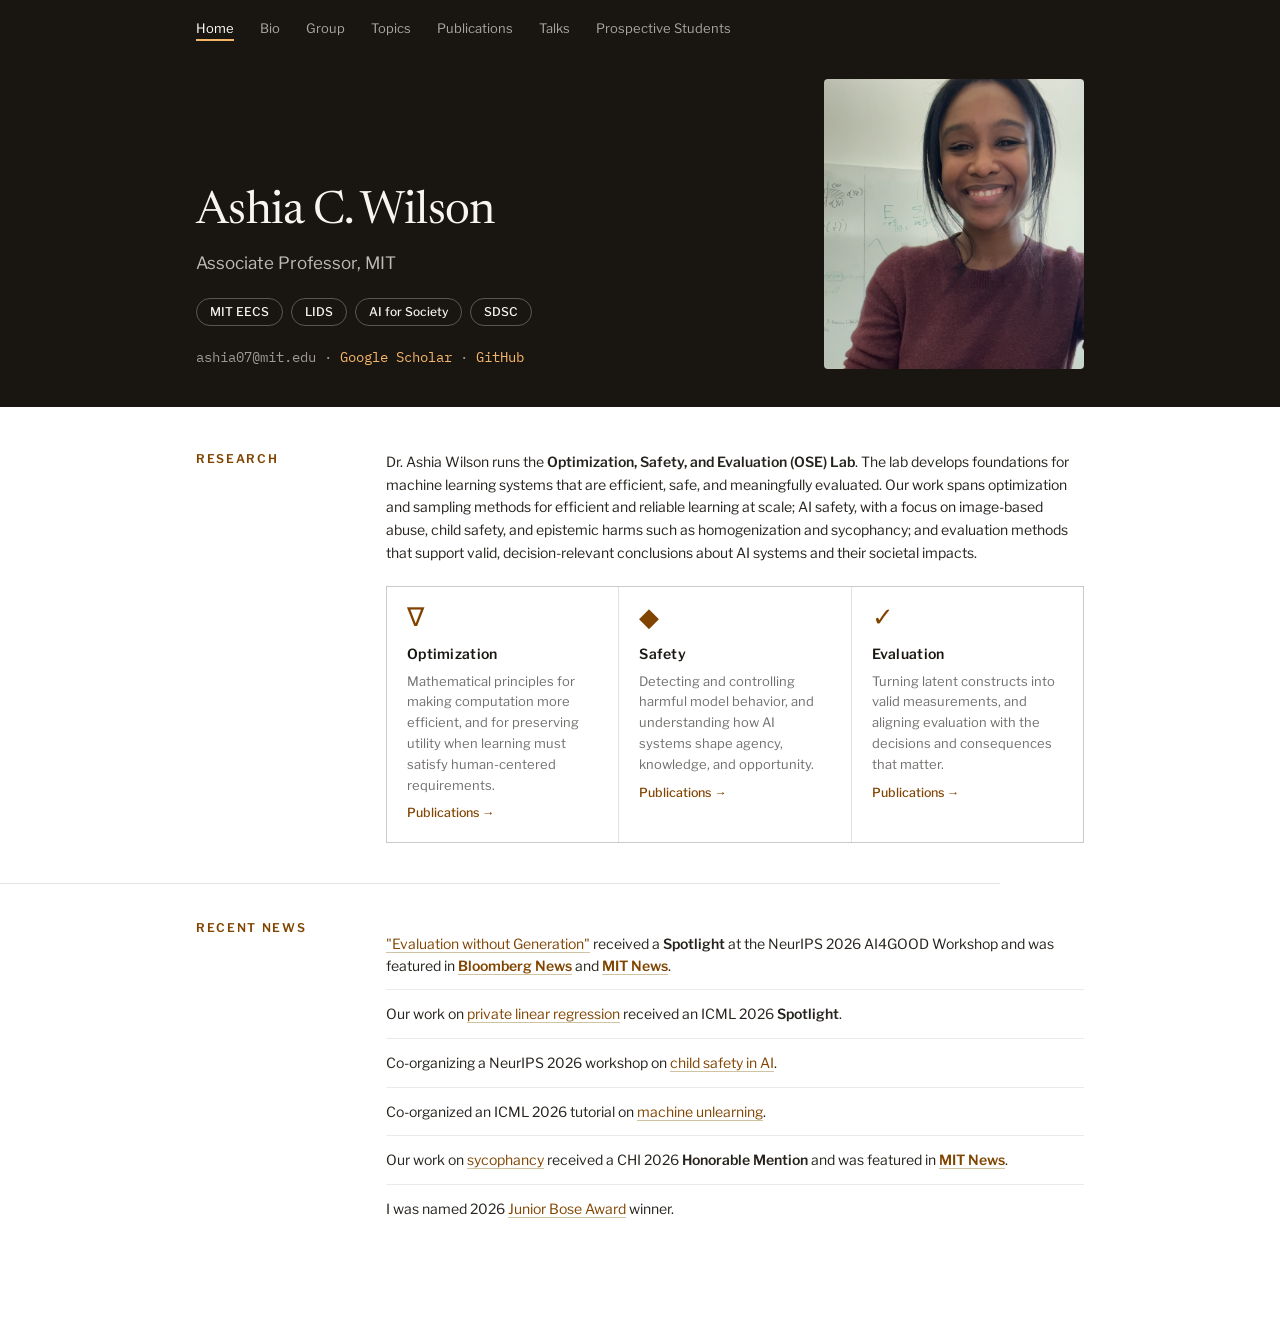
==== commit ba1e1ac3: "Update index.html" ====
--- a/index.html
+++ b/index.html
@@ -5,7 +5,7 @@
   <meta charset="UTF-8">
   <meta name="viewport" content="width=device-width, initial-scale=1.0">
   <title>Ashia C. Wilson - MIT Professor | Machine Learning & Statistics</title>
-  <meta name="description" content="Ashia C. Wilson is a Lister Brothers Career Development Associate Professor at MIT EECS researching optimization, safety, evaluation, privacy, and fairness in machine learning.">
+  <meta name="description" content="Associate Professor at MIT EECS researching optimization, safety, evaluation, privacy, and fairness in machine learning.">
   <link rel="icon" type="image/x-icon" href="assets/icons/favicon.ico">
   <link rel="preconnect" href="https://fonts.googleapis.com">
   <link rel="preconnect" href="https://fonts.gstatic.com" crossorigin>
@@ -32,7 +32,7 @@
       <div class="hero-content">
         <div class="hero-text">
           <h1>Ashia C. Wilson</h1>
-          <p class="hero-subtitle">Lister Brothers Career Development Associate Professor, MIT</p>
+          <p class="hero-subtitle">Associate Professor, MIT</p>
           <div class="affiliation-tags">
             <a href="https://www.eecs.mit.edu/" target="_blank" rel="noopener noreferrer" class="tag">MIT EECS</a>
             <a href="https://lids.mit.edu/" target="_blank" rel="noopener noreferrer" class="tag">LIDS</a>
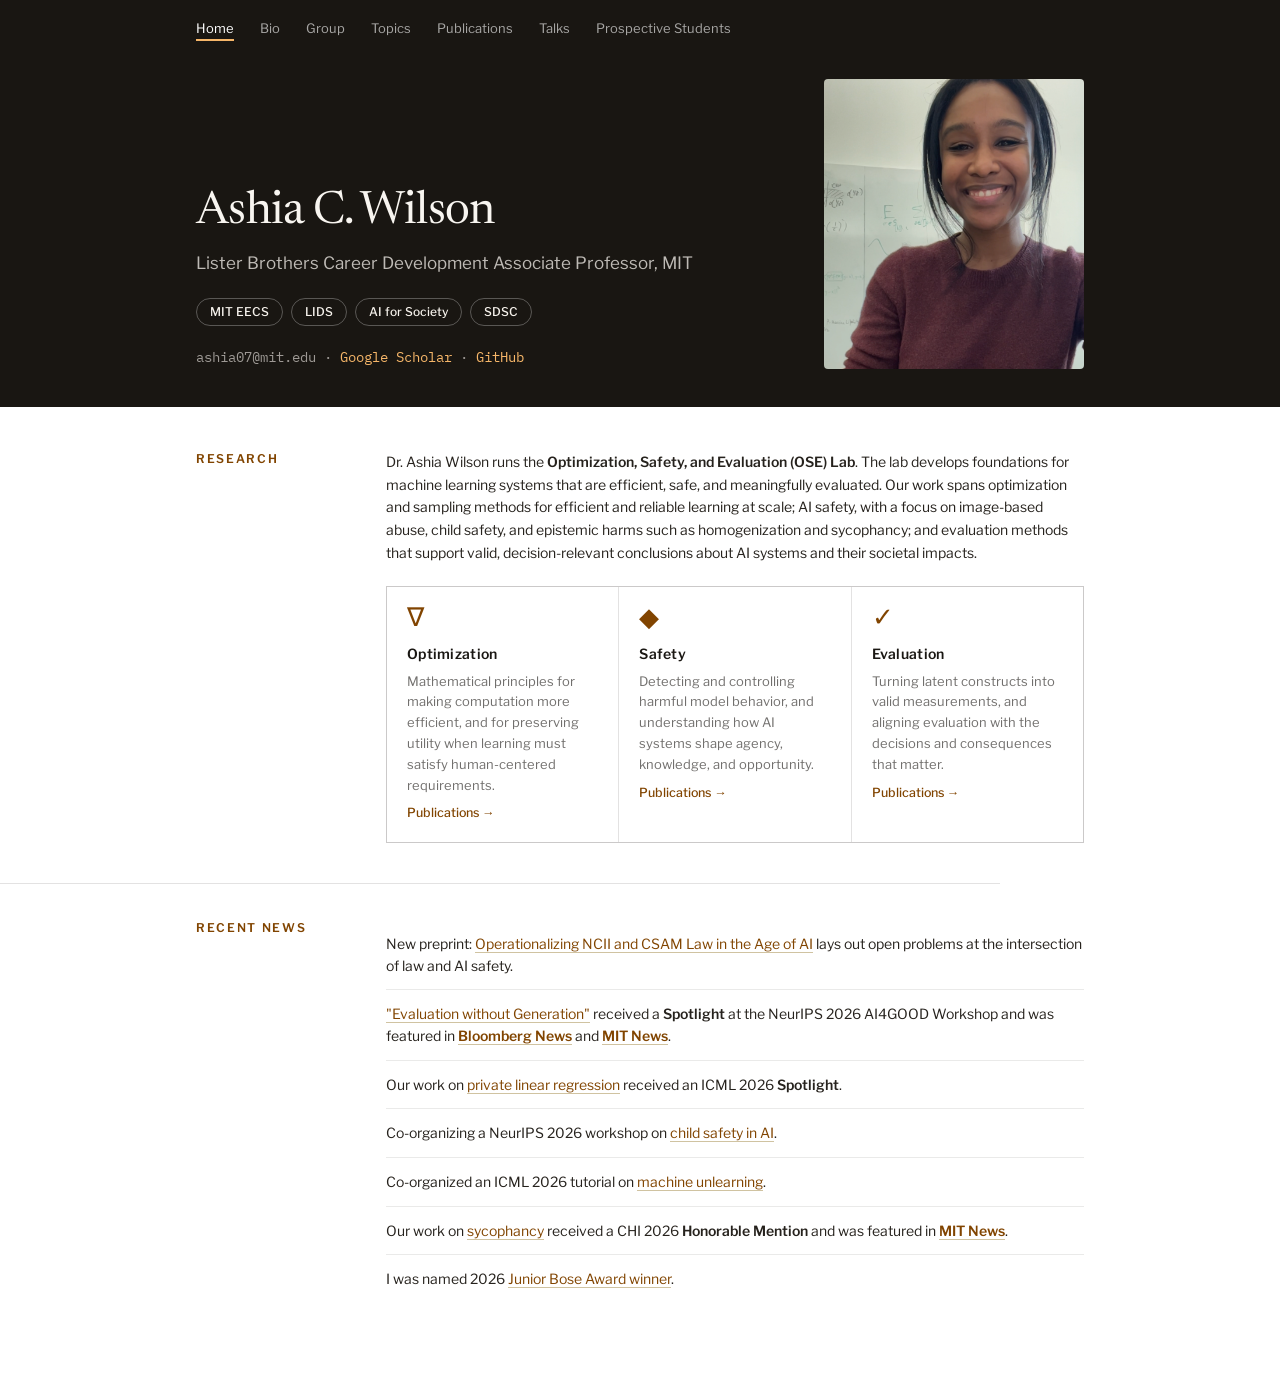
==== commit 1b30710a: "Update index.html added NCII/CSAM Legal paper" ====
--- a/index.html
+++ b/index.html
@@ -5,7 +5,7 @@
   <meta charset="UTF-8">
   <meta name="viewport" content="width=device-width, initial-scale=1.0">
   <title>Ashia C. Wilson - MIT Professor | Machine Learning & Statistics</title>
-  <meta name="description" content="Associate Professor at MIT EECS researching optimization, safety, evaluation, privacy, and fairness in machine learning.">
+  <meta name="description" content="Ashia C. Wilson is a Lister Brothers Career Development Associate Professor at MIT EECS researching optimization, safety, evaluation, privacy, and fairness in machine learning.">
   <link rel="icon" type="image/x-icon" href="assets/icons/favicon.ico">
   <link rel="preconnect" href="https://fonts.googleapis.com">
   <link rel="preconnect" href="https://fonts.gstatic.com" crossorigin>
@@ -32,7 +32,7 @@
       <div class="hero-content">
         <div class="hero-text">
           <h1>Ashia C. Wilson</h1>
-          <p class="hero-subtitle">Associate Professor, MIT</p>
+          <p class="hero-subtitle">Lister Brothers Career Development Associate Professor, MIT</p>
           <div class="affiliation-tags">
             <a href="https://www.eecs.mit.edu/" target="_blank" rel="noopener noreferrer" class="tag">MIT EECS</a>
             <a href="https://lids.mit.edu/" target="_blank" rel="noopener noreferrer" class="tag">LIDS</a>
@@ -85,19 +85,20 @@
       </section>
 
       <div class="section-divider"></div>
-    
+
       <!-- Recent News Section -->
       <section class="content-section">
         <div class="section-grid">
           <h2 class="section-label">Recent News</h2>
           <div class="section-body">
             <div class="news-list">
+              <p class="news-item">New preprint: <a href="https://arxiv.org/abs/2611.07831" target="_blank" rel="noopener noreferrer">Operationalizing NCII and CSAM Law in the Age of AI</a> lays out open problems at the intersection of law and AI safety.</p>
               <p class="news-item"><a href="https://arxiv.org/abs/2604.25119" target="_blank" rel="noopener noreferrer">"Evaluation without Generation"</a> received a <strong>Spotlight</strong> at the NeurIPS 2026 AI4GOOD Workshop and was featured in <a href="https://www.bloomberg.com/features/2026-open-source-ai-models-fuel-csam/" target="_blank" rel="noopener noreferrer"><strong>Bloomberg News</strong></a> and <a href="https://news.mit.edu/2026/new-method-keeps-kids-safe-from-illegal-ai-generated-content-0713" target="_blank" rel="noopener noreferrer"><strong>MIT News</strong></a>.</p>
               <p class="news-item">Our work on <a href="https://arxiv.org/pdf/2601.07545" target="_blank" rel="noopener noreferrer">private linear regression</a> received an ICML 2026 <strong>Spotlight</strong>.</p>
               <p class="news-item">Co-organizing a NeurIPS 2026 workshop on <a href="https://childsafety-ai.github.io/" target="_blank" rel="noopener noreferrer">child safety in AI</a>.</p>
               <p class="news-item">Co-organized an ICML 2026 tutorial on <a href="https://unlearning-tutorial.github.io/" target="_blank" rel="noopener noreferrer">machine unlearning</a>.</p>
               <p class="news-item">Our work on <a href="https://arxiv.org/pdf/2509.12517" target="_blank" rel="noopener noreferrer">sycophancy</a> received a CHI 2026 <strong>Honorable Mention</strong> and was featured in <a href="https://news.mit.edu/2026/personalization-features-can-make-llms-more-agreeable-0218" target="_blank" rel="noopener noreferrer"><strong>MIT News</strong></a>.</p>
-              <p class="news-item news-item-last">I was named 2026 <a href="https://engineering.mit.edu/news/ashia-wilson-named-junior-bose-award-winner" target="_blank" rel="noopener noreferrer">Junior Bose Award</a> winner.</p>
+              <p class="news-item news-item-last">I was named 2026 <a href="https://engineering.mit.edu/news/ashia-wilson-named-junior-bose-award-winner" target="_blank" rel="noopener noreferrer">Junior Bose Award winner</a>.</p>
             </div>
           </div>
         </div>
@@ -113,4 +114,3 @@
   <script src="assets/site.js"></script>
 </body>
 </html>
-
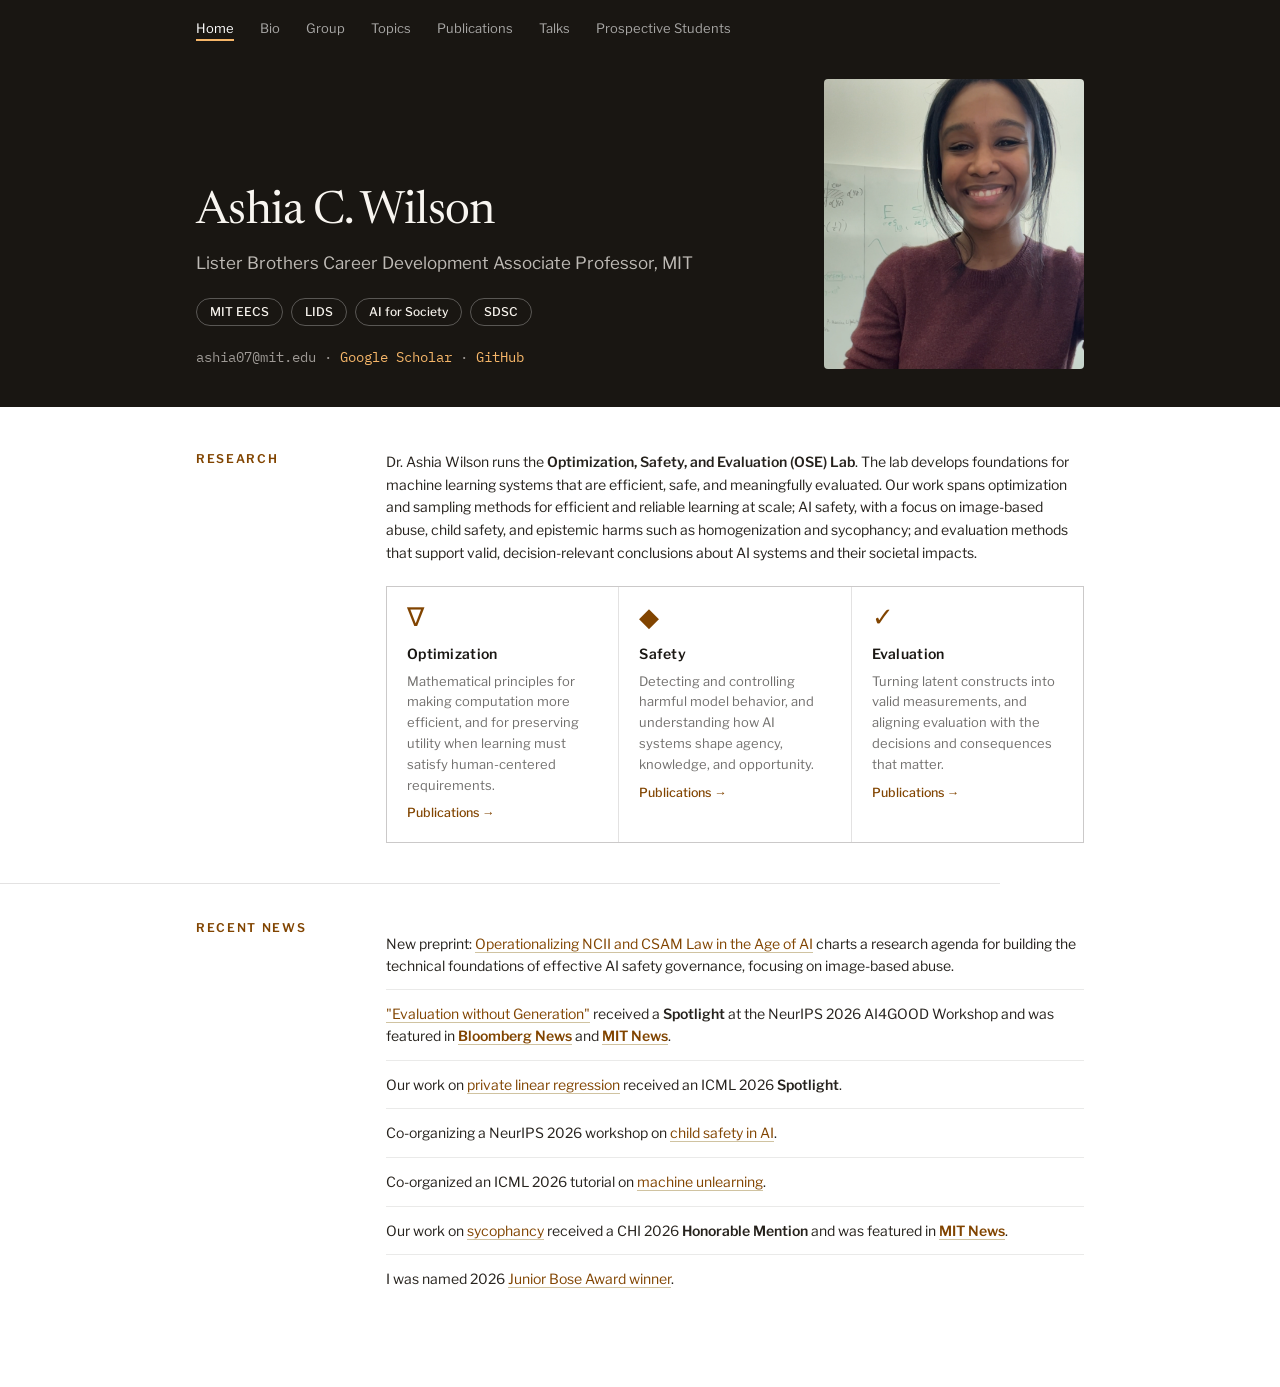
==== commit 03572253: "Update index.html" ====
--- a/index.html
+++ b/index.html
@@ -92,7 +92,7 @@
           <h2 class="section-label">Recent News</h2>
           <div class="section-body">
             <div class="news-list">
-              <p class="news-item">New preprint: <a href="https://arxiv.org/abs/2611.07831" target="_blank" rel="noopener noreferrer">Operationalizing NCII and CSAM Law in the Age of AI</a> lays out open problems at the intersection of law and AI safety.</p>
+              <p class="news-item">New preprint: <a href="https://arxiv.org/abs/2611.07831" target="_blank" rel="noopener noreferrer">Operationalizing NCII and CSAM Law in the Age of AI</a> charts a research agenda for building the technical foundations of effective AI safety governance, focusing on image-based abuse.</p>
               <p class="news-item"><a href="https://arxiv.org/abs/2604.25119" target="_blank" rel="noopener noreferrer">"Evaluation without Generation"</a> received a <strong>Spotlight</strong> at the NeurIPS 2026 AI4GOOD Workshop and was featured in <a href="https://www.bloomberg.com/features/2026-open-source-ai-models-fuel-csam/" target="_blank" rel="noopener noreferrer"><strong>Bloomberg News</strong></a> and <a href="https://news.mit.edu/2026/new-method-keeps-kids-safe-from-illegal-ai-generated-content-0713" target="_blank" rel="noopener noreferrer"><strong>MIT News</strong></a>.</p>
               <p class="news-item">Our work on <a href="https://arxiv.org/pdf/2601.07545" target="_blank" rel="noopener noreferrer">private linear regression</a> received an ICML 2026 <strong>Spotlight</strong>.</p>
               <p class="news-item">Co-organizing a NeurIPS 2026 workshop on <a href="https://childsafety-ai.github.io/" target="_blank" rel="noopener noreferrer">child safety in AI</a>.</p>
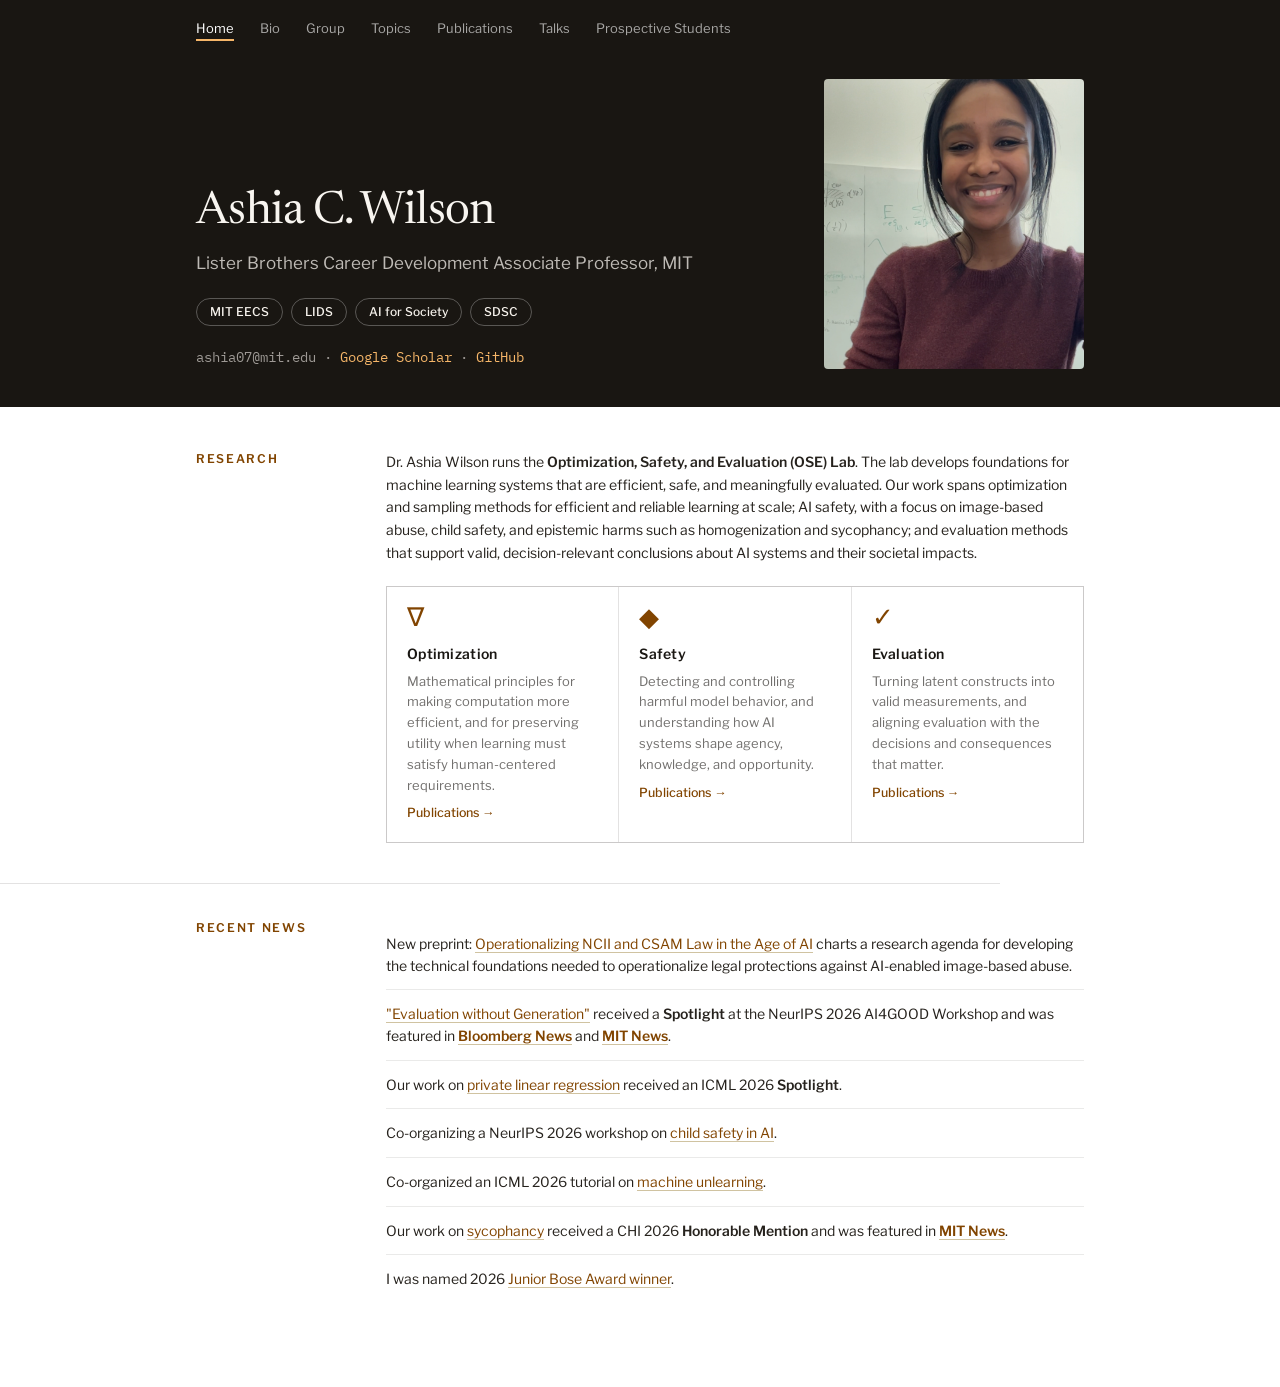
==== commit 69e43c02: "Update index.html update NCII description" ====
--- a/index.html
+++ b/index.html
@@ -92,7 +92,7 @@
           <h2 class="section-label">Recent News</h2>
           <div class="section-body">
             <div class="news-list">
-              <p class="news-item">New preprint: <a href="https://arxiv.org/abs/2611.07831" target="_blank" rel="noopener noreferrer">Operationalizing NCII and CSAM Law in the Age of AI</a> charts a research agenda for building the technical foundations of effective AI safety governance, focusing on image-based abuse.</p>
+              <p class="news-item">New preprint: <a href="https://arxiv.org/abs/2611.07831" target="_blank" rel="noopener noreferrer">Operationalizing NCII and CSAM Law in the Age of AI</a> charts a research agenda for developing the technical foundations needed to operationalize legal protections against AI-enabled image-based abuse.</p>
               <p class="news-item"><a href="https://arxiv.org/abs/2604.25119" target="_blank" rel="noopener noreferrer">"Evaluation without Generation"</a> received a <strong>Spotlight</strong> at the NeurIPS 2026 AI4GOOD Workshop and was featured in <a href="https://www.bloomberg.com/features/2026-open-source-ai-models-fuel-csam/" target="_blank" rel="noopener noreferrer"><strong>Bloomberg News</strong></a> and <a href="https://news.mit.edu/2026/new-method-keeps-kids-safe-from-illegal-ai-generated-content-0713" target="_blank" rel="noopener noreferrer"><strong>MIT News</strong></a>.</p>
               <p class="news-item">Our work on <a href="https://arxiv.org/pdf/2601.07545" target="_blank" rel="noopener noreferrer">private linear regression</a> received an ICML 2026 <strong>Spotlight</strong>.</p>
               <p class="news-item">Co-organizing a NeurIPS 2026 workshop on <a href="https://childsafety-ai.github.io/" target="_blank" rel="noopener noreferrer">child safety in AI</a>.</p>
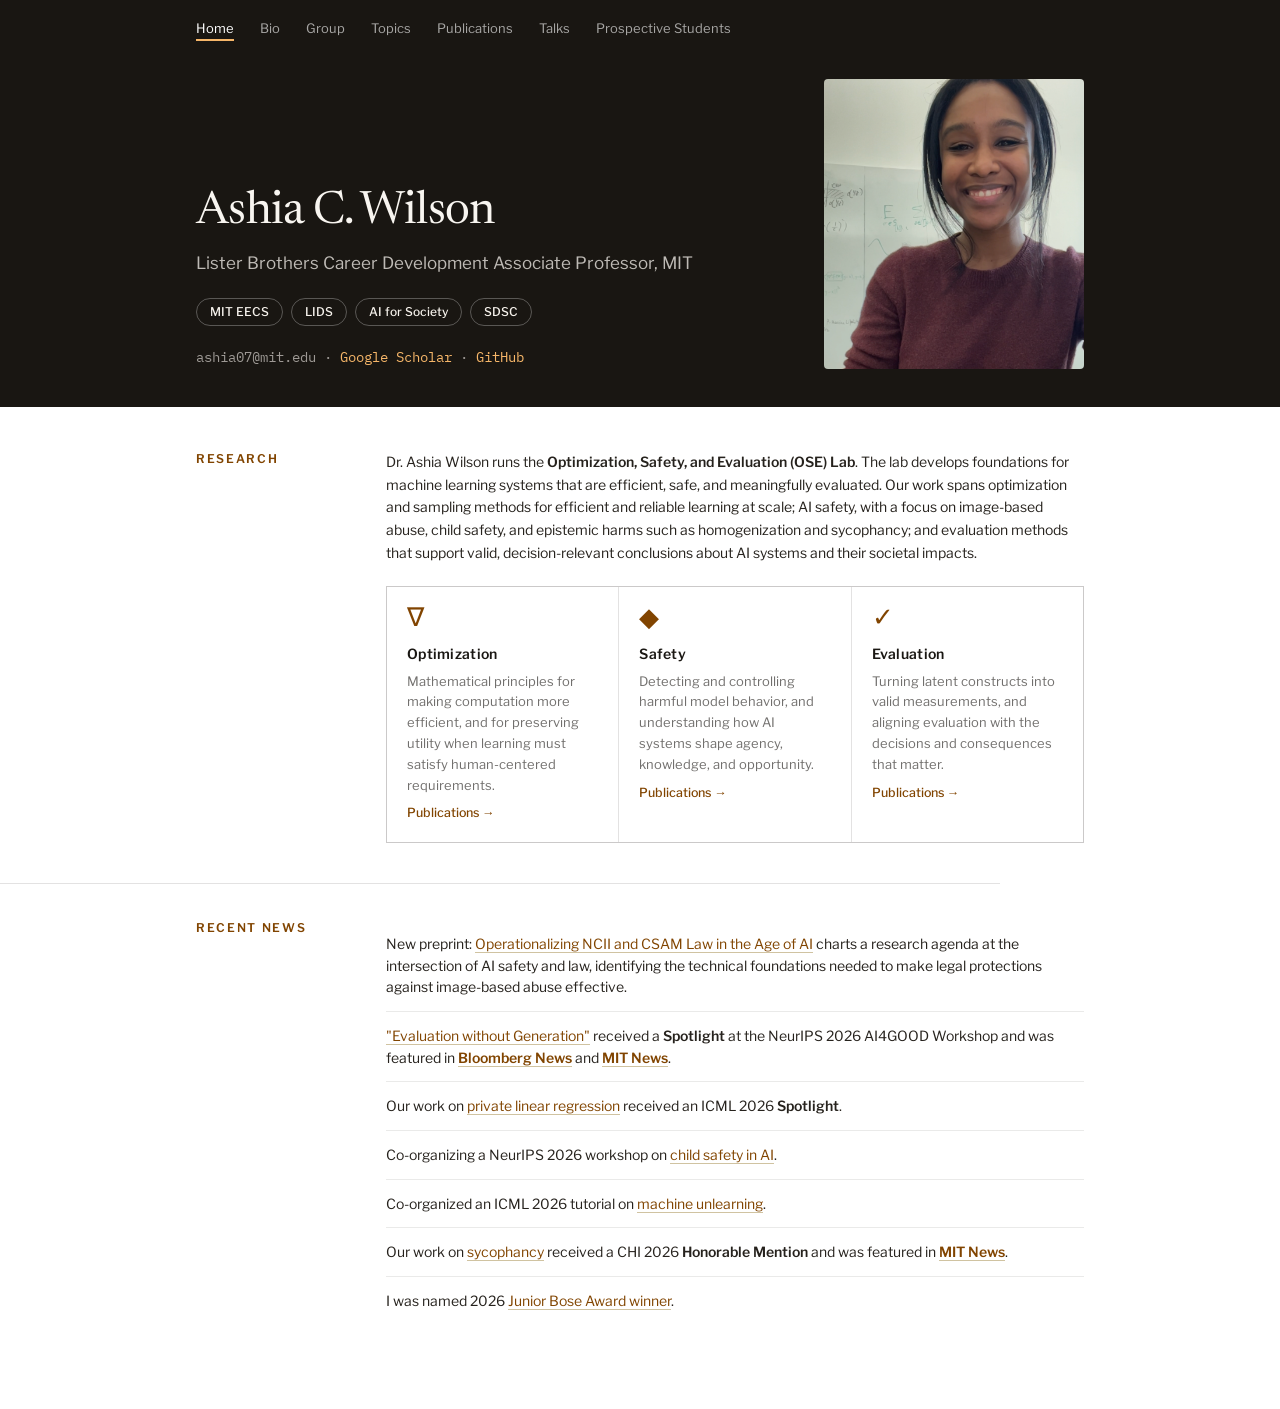
==== commit 2abaef72: "Update index.html" ====
--- a/index.html
+++ b/index.html
@@ -92,7 +92,7 @@
           <h2 class="section-label">Recent News</h2>
           <div class="section-body">
             <div class="news-list">
-              <p class="news-item">New preprint: <a href="https://arxiv.org/abs/2611.07831" target="_blank" rel="noopener noreferrer">Operationalizing NCII and CSAM Law in the Age of AI</a> charts a research agenda for developing the technical foundations needed to operationalize legal protections against AI-enabled image-based abuse.</p>
+              <p class="news-item">New preprint: <a href="https://arxiv.org/abs/2611.07831" target="_blank" rel="noopener noreferrer">Operationalizing NCII and CSAM Law in the Age of AI</a> charts a research agenda at the intersection of AI safety and law, identifying the technical foundations needed to make legal protections against image-based abuse effective.</p>
               <p class="news-item"><a href="https://arxiv.org/abs/2604.25119" target="_blank" rel="noopener noreferrer">"Evaluation without Generation"</a> received a <strong>Spotlight</strong> at the NeurIPS 2026 AI4GOOD Workshop and was featured in <a href="https://www.bloomberg.com/features/2026-open-source-ai-models-fuel-csam/" target="_blank" rel="noopener noreferrer"><strong>Bloomberg News</strong></a> and <a href="https://news.mit.edu/2026/new-method-keeps-kids-safe-from-illegal-ai-generated-content-0713" target="_blank" rel="noopener noreferrer"><strong>MIT News</strong></a>.</p>
               <p class="news-item">Our work on <a href="https://arxiv.org/pdf/2601.07545" target="_blank" rel="noopener noreferrer">private linear regression</a> received an ICML 2026 <strong>Spotlight</strong>.</p>
               <p class="news-item">Co-organizing a NeurIPS 2026 workshop on <a href="https://childsafety-ai.github.io/" target="_blank" rel="noopener noreferrer">child safety in AI</a>.</p>
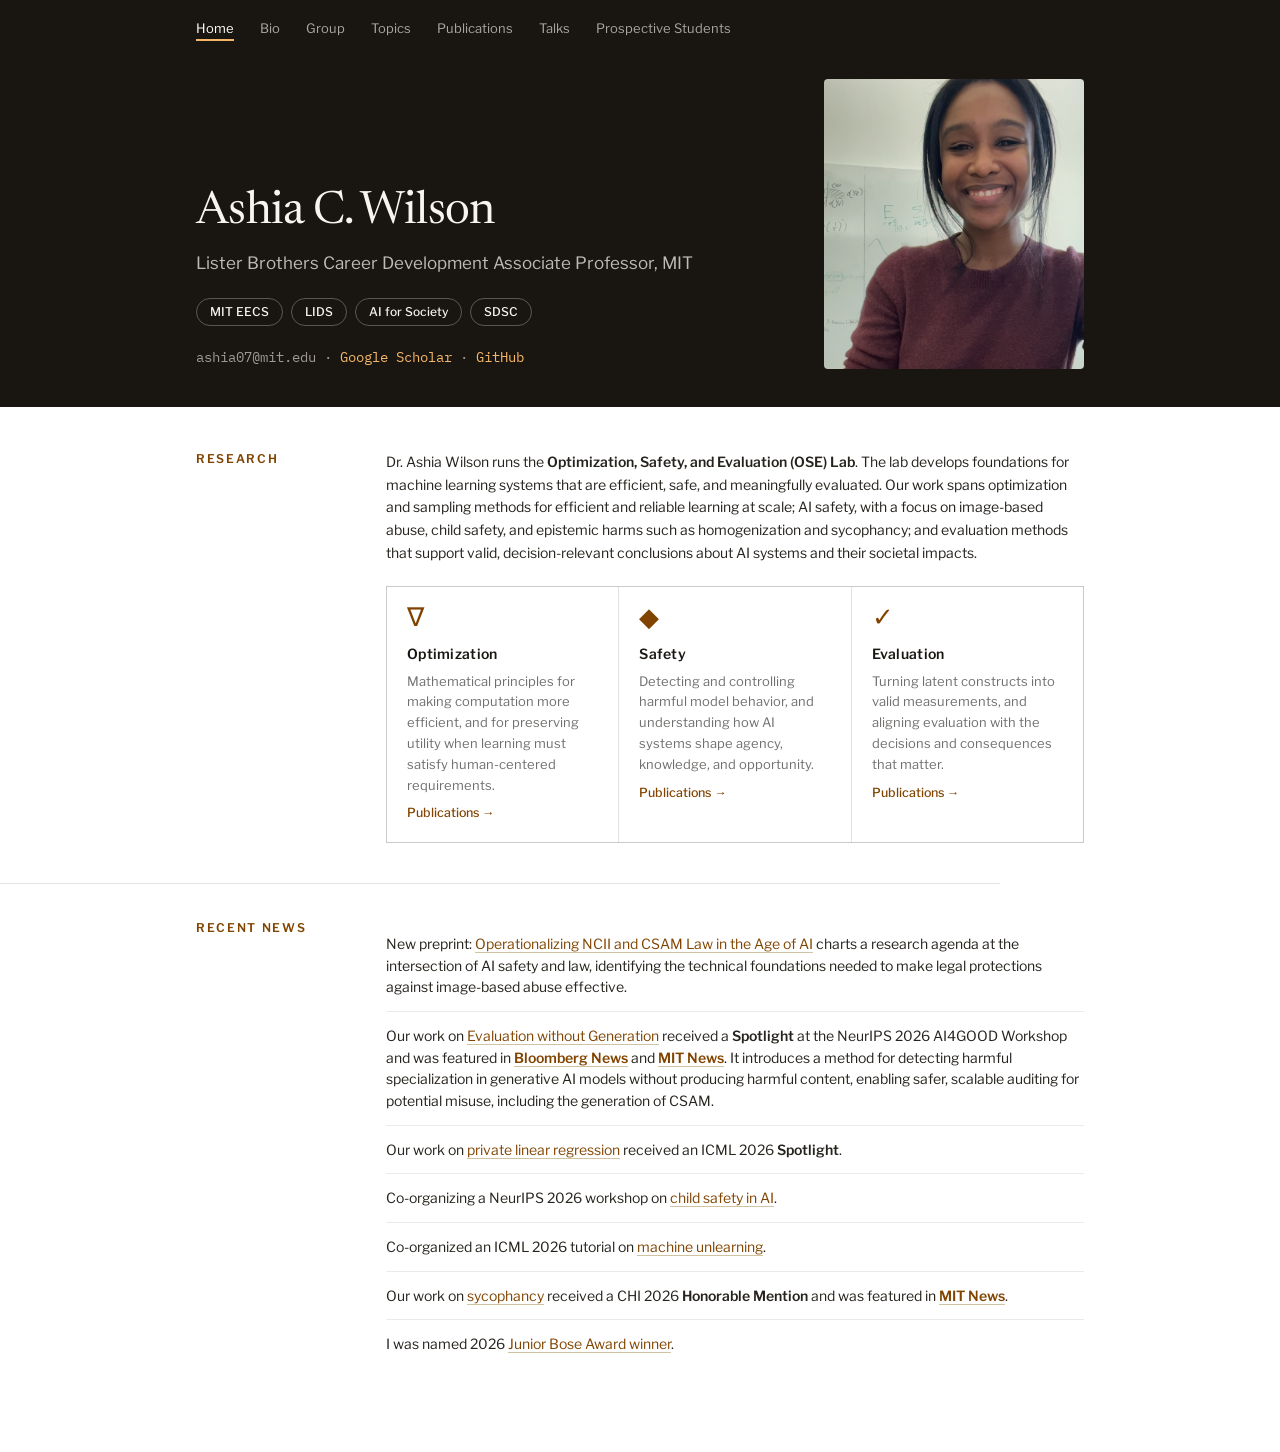
==== commit 57fd0c17: "Update index.html" ====
--- a/index.html
+++ b/index.html
@@ -93,7 +93,7 @@
           <div class="section-body">
             <div class="news-list">
               <p class="news-item">New preprint: <a href="https://arxiv.org/abs/2611.07831" target="_blank" rel="noopener noreferrer">Operationalizing NCII and CSAM Law in the Age of AI</a> charts a research agenda at the intersection of AI safety and law, identifying the technical foundations needed to make legal protections against image-based abuse effective.</p>
-              <p class="news-item"><a href="https://arxiv.org/abs/2604.25119" target="_blank" rel="noopener noreferrer">"Evaluation without Generation"</a> received a <strong>Spotlight</strong> at the NeurIPS 2026 AI4GOOD Workshop and was featured in <a href="https://www.bloomberg.com/features/2026-open-source-ai-models-fuel-csam/" target="_blank" rel="noopener noreferrer"><strong>Bloomberg News</strong></a> and <a href="https://news.mit.edu/2026/new-method-keeps-kids-safe-from-illegal-ai-generated-content-0713" target="_blank" rel="noopener noreferrer"><strong>MIT News</strong></a>.</p>
+              <p class="news-item">Our work on <a href="https://arxiv.org/abs/2604.25119" target="_blank" rel="noopener noreferrer">Evaluation without Generation</a> received a <strong>Spotlight</strong> at the NeurIPS 2026 AI4GOOD Workshop and was featured in <a href="https://www.bloomberg.com/features/2026-open-source-ai-models-fuel-csam/" target="_blank" rel="noopener noreferrer"><strong>Bloomberg News</strong></a> and <a href="https://news.mit.edu/2026/new-method-keeps-kids-safe-from-illegal-ai-generated-content-0713" target="_blank" rel="noopener noreferrer"><strong>MIT News</strong></a>. It introduces a method for detecting harmful specialization in generative AI models without producing harmful content, enabling safer, scalable auditing for potential misuse, including the generation of CSAM.</p>
               <p class="news-item">Our work on <a href="https://arxiv.org/pdf/2601.07545" target="_blank" rel="noopener noreferrer">private linear regression</a> received an ICML 2026 <strong>Spotlight</strong>.</p>
               <p class="news-item">Co-organizing a NeurIPS 2026 workshop on <a href="https://childsafety-ai.github.io/" target="_blank" rel="noopener noreferrer">child safety in AI</a>.</p>
               <p class="news-item">Co-organized an ICML 2026 tutorial on <a href="https://unlearning-tutorial.github.io/" target="_blank" rel="noopener noreferrer">machine unlearning</a>.</p>
